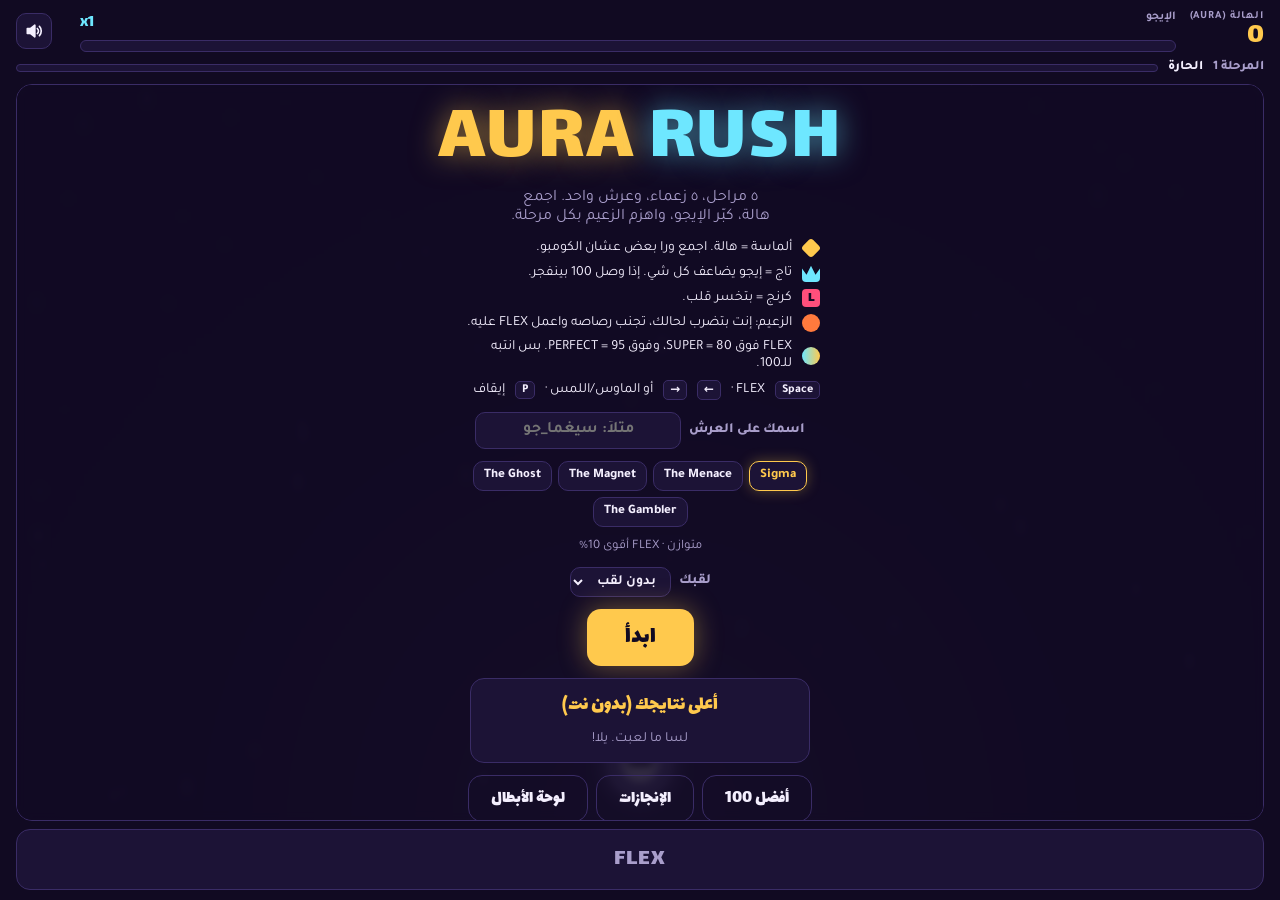
==== index.html @ c24869cf "Add files via upload" ====
<!doctype html>
<html lang="ar" dir="rtl">
<head>
<meta charset="utf-8">
<meta name="viewport" content="width=device-width,initial-scale=1,viewport-fit=cover">
<title>Aura Rush</title>
<meta name="description" content="لعبة سرعة: اجمع الهالة، اهزم الزعماء، واطلع على عرش الـAURA.">
<meta property="og:title" content="Aura Rush">
<meta property="og:description" content="مين ملك الـAURA؟ العب وتحدى صحابك.">
<link rel="preconnect" href="https://fonts.googleapis.com">
<link rel="stylesheet" href="https://fonts.googleapis.com/css2?family=Lalezar&family=Tajawal:wght@400;700;800&display=swap">
<style>
/* Layout: one-screen arcade — HUD strip + level bar on top, play field fills the rest, FLEX button under it */
:root{
  --ink:#110a22; --ink2:#1c1336; --line:#3a2c66;
  --gold:#ffc94d; --cyan:#6ee7ff; --cringe:#ff4f7b; --boss:#ff7a3d;
  --text:#f4effe; --muted:#a99ecb;
  --display:'Lalezar', 'Tajawal', system-ui, sans-serif;
  --body:'Tajawal', system-ui, sans-serif;
  color-scheme:dark;
}
html,body{height:100%}
*{-webkit-tap-highlight-color:transparent}
:root{padding-top:env(safe-area-inset-top,0px);padding-bottom:env(safe-area-inset-bottom,0px);box-sizing:border-box}
body{margin:0;font-size:14px}
[hidden]{display:none!important}
body{background:var(--ink);color:var(--text);font-family:var(--body);overflow:hidden;-webkit-user-select:none;user-select:none}
#app{height:100%;display:flex;flex-direction:column;gap:8px;padding-block:10px;
  padding-left:max(16px, env(safe-area-inset-left, 0px));padding-right:max(16px, env(safe-area-inset-right, 0px));box-sizing:border-box}
.hud{display:grid;grid-template-columns:auto 1fr auto auto;gap:14px;align-items:center}
.score{font-family:var(--display);font-size:30px;line-height:1;color:var(--gold);font-variant-numeric:tabular-nums;min-width:4ch}
.score small{display:block;font-family:var(--body);font-size:11px;color:var(--muted);letter-spacing:.08em;font-weight:700}
.ego{min-width:0}
.ego-top{display:flex;justify-content:space-between;font-size:12px;font-weight:700;color:var(--muted);margin-bottom:5px}
.ego-top b{color:var(--cyan);font-family:var(--display);font-size:16px;font-weight:400}
.bar{height:10px;border-radius:99px;background:var(--ink2);border:1px solid var(--line);overflow:hidden}
.fill{height:100%;width:0;background:linear-gradient(90deg,var(--cyan),var(--gold) 70%,var(--cringe));background-size:300px 100%;border-radius:99px}
.lives{display:flex;gap:5px;flex-wrap:wrap;max-width:76px}
.lives i{width:12px;height:12px;border-radius:50%;background:var(--gold);box-shadow:0 0 10px var(--gold)}
.lives i.off{background:var(--ink2);box-shadow:none;border:1px solid var(--line)}
.icon-btn{width:36px;height:36px;border-radius:10px;border:1px solid var(--line);background:var(--ink2);color:var(--text);display:grid;place-items:center;cursor:pointer;padding:0}
.icon-btn svg{width:20px;height:20px}
.icon-btn .x{display:none}
.icon-btn.muted .x{display:inline}.icon-btn.muted .w{display:none}
.lvl{display:flex;align-items:center;gap:10px;font-size:13px;font-weight:800;color:var(--muted)}
.lvl span{white-space:nowrap}
.lvl #lvlName{color:var(--text)}
.lvl .bar{flex:1;height:6px}
#lvlFill{height:100%;width:0;background:var(--gold);border-radius:99px}
.lvl.boss #lvlFill{background:var(--boss)}
.lvl.boss #lvlName{color:var(--boss)}
#stage{flex:1;min-height:0;position:relative;border-radius:16px;overflow:hidden;border:1px solid var(--line);touch-action:none;background:var(--ink2)}
canvas{position:absolute;inset:0;width:100%;height:100%;display:block}
#flex{font-family:var(--display);font-size:24px;padding:11px;border-radius:14px;border:1px solid var(--line);
  background:var(--ink2);color:var(--muted);cursor:pointer;letter-spacing:.04em;transition:background .15s,color .15s,box-shadow .15s}
#flex.ready{color:var(--ink);background:var(--cyan);border-color:var(--cyan);box-shadow:0 0 24px rgba(110,231,255,.45)}
#flex:focus-visible,.btn:focus-visible,.icon-btn:focus-visible,input:focus-visible{outline:2px solid var(--gold);outline-offset:3px}
.overlay{position:absolute;inset:0;display:flex;flex-direction:column;align-items:center;justify-content:safe center;gap:12px;text-align:center;
  background:rgba(17,10,34,.86);backdrop-filter:blur(4px);padding:20px 16px;box-sizing:border-box;overflow-y:auto}
.logo{font-family:var(--display);font-size:clamp(44px,11vw,80px);line-height:.9;color:var(--gold);text-shadow:0 0 30px rgba(255,201,77,.55);letter-spacing:.02em}
.logo span{color:var(--cyan);text-shadow:0 0 30px rgba(110,231,255,.55)}
.tag{font-size:16px;color:var(--muted);max-width:34ch;text-wrap:balance;margin:0}
.rules{display:grid;gap:7px;font-size:14px;text-align:start;max-width:360px}
.rules div{display:flex;gap:10px;align-items:center}
.sw{flex:none;width:18px;height:18px;border-radius:4px}
.sw.g{background:var(--gold);transform:rotate(45deg) scale(.8)}
.sw.c{background:var(--cyan);clip-path:polygon(0 100%,0 25%,25% 60%,50% 10%,75% 60%,100% 25%,100% 100%)}
.sw.r{background:var(--cringe);color:var(--ink);font:400 14px/18px var(--display);text-align:center}
.sw.b{background:var(--boss);border-radius:50%}
kbd{font-family:var(--body);font-weight:800;font-size:12px;border:1px solid var(--line);border-radius:5px;padding:1px 6px;background:var(--ink2)}
.nick-row{display:flex;gap:8px;align-items:center;flex-wrap:wrap;justify-content:center}
.nick-row label{font-weight:800;color:var(--muted);font-size:14px}
#nick{font:700 16px var(--body);background:var(--ink2);color:var(--text);border:1px solid var(--line);border-radius:10px;padding:8px 12px;width:180px;max-width:100%;text-align:center}
.btn{font-family:var(--display);font-size:24px;padding:10px 38px;border-radius:14px;border:0;background:var(--gold);color:var(--ink);cursor:pointer;box-shadow:0 0 28px rgba(255,201,77,.4)}
.btn.ghost{background:transparent;color:var(--text);border:1px solid var(--line);box-shadow:none;font-size:18px;padding:8px 22px}
.rank{font-family:var(--display);font-size:clamp(36px,10vw,60px);line-height:1;color:var(--cyan);text-shadow:0 0 26px rgba(110,231,255,.5)}
.stats{display:flex;gap:18px;flex-wrap:wrap;justify-content:center}
.stats div{display:flex;flex-direction:column;align-items:center;font-size:13px;color:var(--muted);font-weight:700}
.stats b{color:var(--gold);font-family:var(--display);font-size:26px;font-weight:400;line-height:1.1;font-variant-numeric:tabular-nums}
.status{font-size:14px;color:var(--cyan);min-height:1.2em;margin:0}
.board{width:min(340px,100%);border:1px solid var(--line);border-radius:14px;background:var(--ink2);padding:10px 12px;box-sizing:border-box}
.board h3{margin:0 0 6px;font-family:var(--display);font-weight:400;font-size:20px;color:var(--gold)}
.board ol{list-style:none;margin:0;padding:0;display:grid;gap:3px}
.board li{display:grid;grid-template-columns:22px 1fr auto auto;gap:8px;align-items:center;font-size:14px;padding:3px 4px;border-radius:6px}
.board li.me{background:rgba(110,231,255,.12)}
.board li .n{min-width:0;overflow:hidden;text-overflow:ellipsis;white-space:nowrap;text-align:start;font-weight:700}
.board li .p{color:var(--muted);font-weight:800}
.board li .lv{color:var(--muted);font-size:12px}
.board li .s{font-family:var(--display);color:var(--gold);font-size:17px;font-variant-numeric:tabular-nums}
.board li:first-child .p{color:var(--gold)}
.board .empty{color:var(--muted);font-size:14px;padding:4px 0}
@media (max-width:420px){.score{font-size:24px}.hud{gap:10px}.rules{font-size:13px}}
@media (prefers-reduced-motion: reduce){#flex{transition:none}}
/* ---- device-adaptive controls (update: PC + mobile) ---- */
#stage{-webkit-touch-callout:none}
.overlay{touch-action:pan-y;overscroll-behavior:contain}
.icon-btn,#flex,.btn{touch-action:manipulation;-webkit-touch-callout:none}
#pauseBtn{display:none}
#pauseBtn:disabled{opacity:.4;cursor:default}
.touch #pauseBtn{display:grid}
.touch .hud{grid-template-columns:auto 1fr auto auto auto}
#flex{position:relative;overflow:hidden;transition:background .15s,color .15s,box-shadow .15s,transform .08s}
#flex .charge{position:absolute;inset:0 auto 0 0;width:0;background:rgba(110,231,255,.16);pointer-events:none}
#flex .lbl{position:relative}
#flex.pressed{transform:scale(.96)}
#flex.low{color:var(--muted)}
.touch #flex{min-height:62px;font-size:28px;border-radius:18px}
@media (pointer:coarse){.icon-btn{width:42px;height:42px;border-radius:12px}}
@media (max-width:400px) and (orientation:portrait){.touch .hud{grid-template-columns:1fr auto auto auto;row-gap:6px}.touch .hud .ego{grid-column:1 / -1;grid-row:2}}
@media (max-width:360px){.score{font-size:21px}.hud{gap:8px}.lives{max-width:62px;gap:4px}.lives i{width:10px;height:10px}.lvl{font-size:12px;gap:6px}}
@media (orientation:landscape) and (max-height:520px){
  #app{display:grid;grid-template-columns:minmax(0,1fr) clamp(170px,26vw,240px);grid-template-rows:auto auto minmax(0,1fr) auto;gap:8px 12px;padding-block:8px}
  .hud,.touch .hud{grid-column:2;grid-row:1;display:flex;flex-wrap:wrap;align-items:center;gap:8px}
  .hud .score{flex:1 1 auto;font-size:24px}
  .hud .ego{order:5;flex:1 1 100%}
  .lvl{grid-column:2;grid-row:2;flex-wrap:wrap;gap:4px 8px;font-size:12px;align-self:start}
  .lvl .bar{flex:1 1 100%}
  #stage{grid-column:1;grid-row:1 / -1}
  #flex,.touch #flex{grid-column:2;grid-row:4;min-height:72px}
}
.fill.danger{animation:egoPulse .25s ease-in-out infinite alternate}
@keyframes egoPulse{from{filter:brightness(1)}to{filter:brightness(1.8) saturate(1.6)}}
#flex.super{background:var(--gold);border-color:var(--gold);box-shadow:0 0 28px rgba(255,201,77,.6)}
#flex.perfect{background:linear-gradient(90deg,var(--gold),#fff3c4,var(--gold));border-color:#fff3c4;box-shadow:0 0 36px rgba(255,230,150,.85)}
.sw.f{background:linear-gradient(90deg,var(--cyan),var(--gold));border-radius:50%}
.death{margin:0;font-size:17px;font-weight:800;color:var(--text);max-width:30ch;text-wrap:balance}
.challenge{margin:0;font-size:15px;font-weight:800;color:var(--ink);background:var(--gold);border-radius:12px;padding:8px 14px;max-width:34ch;text-wrap:balance}
@media (prefers-reduced-motion: reduce){.fill.danger{animation:none}}
.chars{display:flex;flex-wrap:wrap;gap:6px;justify-content:center;max-width:380px}
.char{font:800 13px var(--body);padding:6px 10px;border-radius:10px;border:1px solid var(--line);background:var(--ink2);color:var(--text);cursor:pointer;touch-action:manipulation}
.char[aria-pressed="true"]{border-color:var(--gold);color:var(--gold);box-shadow:0 0 14px rgba(255,201,77,.3)}
.char:focus-visible,#titleSel:focus-visible{outline:2px solid var(--gold);outline-offset:2px}
.char-desc{margin:0;font-size:13px;color:var(--muted);min-height:1.2em;max-width:34ch}
#titleSel{font:700 14px var(--body);background:var(--ink2);color:var(--text);border:1px solid var(--line);border-radius:10px;padding:6px 10px;max-width:200px}
.ach-list{list-style:none;margin:0;padding:0;display:grid;gap:6px;width:min(380px,100%)}
.ach-list li{display:grid;grid-template-columns:1fr auto;gap:2px 10px;text-align:start;background:var(--ink2);border:1px solid var(--line);border-radius:10px;padding:8px 10px}
.ach-list li b{font-family:var(--display);font-weight:400;font-size:17px;color:var(--muted)}
.ach-list li i{font-style:normal;font-size:12px;color:var(--muted);align-self:center}
.ach-list li span{grid-column:1/-1;font-size:12px;color:var(--muted)}
.ach-list li.got{border-color:var(--gold)} .ach-list li.got b{color:var(--gold)} .ach-list li.got i{color:var(--text)}
#flex.banned{filter:grayscale(1);opacity:.55}
.links{display:flex;gap:8px;flex-wrap:wrap;justify-content:center}
a.btn{text-decoration:none;display:inline-block}
</style>
</head>
<body>

<div id="app" dir="rtl">
  <div class="hud">
    <div class="score"><small>الهالة (AURA)</small><span id="sc">0</span></div>
    <div class="ego">
      <div class="ego-top"><span>الإيجو</span><b id="mult">x1</b></div>
      <div class="bar"><div class="fill" id="egofill"></div></div>
    </div>
    <div class="lives" id="lives"></div>
    <button class="icon-btn" id="pauseBtn" aria-label="إيقاف مؤقت" disabled><svg viewBox="0 0 24 24" fill="currentColor"><rect x="6" y="5" width="4" height="14" rx="1"/><rect x="14" y="5" width="4" height="14" rx="1"/></svg></button>
    <button class="icon-btn" id="muteBtn" aria-label="الصوت">
      <svg viewBox="0 0 24 24" fill="none" stroke="currentColor" stroke-width="2" stroke-linecap="round" stroke-linejoin="round"><path d="M4 9h4l5-4v14l-5-4H4z" fill="currentColor"/><path class="w" d="M16 9a4 4 0 0 1 0 6M18.5 6.5a8 8 0 0 1 0 11"/><path class="x" d="M16 9l5 6M21 9l-5 6"/></svg>
    </button>
  </div>
  <div class="lvl" id="lvlRow"><span id="lvlNum">المرحلة 1</span><span id="lvlName">الحارة</span><div class="bar"><div id="lvlFill"></div></div></div>

  <div id="stage">
    <canvas id="cv"></canvas>

    <div class="overlay" id="achScreen" hidden>
      <div class="rank">الإنجازات</div>
      <ul class="ach-list" id="achList"></ul>
      <button class="btn ghost" id="achBack">رجوع</button>
    </div>

    <div class="overlay" id="boardScreen" hidden>
      <div class="board" id="boardFull"></div>
      <button class="btn ghost" id="boardBack">رجوع</button>
    </div>

    <div class="overlay" id="startScreen">
      <div class="logo" dir="ltr">AURA <span>RUSH</span></div>
      <p class="tag">٥ مراحل، ٥ زعماء، وعرش واحد. اجمع هالة، كبّر الإيجو، واهزم الزعيم بكل مرحلة.</p>
      <p class="challenge" id="challengeBox" hidden></p>
      <div class="rules">
        <div><span class="sw g"></span>ألماسة = هالة. اجمع ورا بعض عشان الكومبو.</div>
        <div><span class="sw c"></span>تاج = إيجو يضاعف كل شي. إذا وصل 100 بينفجر.</div>
        <div><span class="sw r">L</span>كرنج = بتخسر قلب.</div>
        <div><span class="sw b"></span>الزعيم: إنت بتضرب لحالك، تجنب رصاصه واعمل FLEX عليه.</div>
        <div><span class="sw f"></span>FLEX فوق 80 = SUPER، وفوق 95 = PERFECT. بس انتبه للـ100.</div>
        <div><kbd>Space</kbd> FLEX · <kbd>←</kbd><kbd>→</kbd> أو الماوس/اللمس · <kbd>P</kbd> إيقاف</div>
      </div>
      <div class="nick-row"><label for="nick">اسمك على العرش</label><input id="nick" maxlength="16" placeholder="مثلاً: سيغما_جو" autocomplete="off"></div>
      <div class="chars" id="chars" role="group" aria-label="الشخصية"></div>
      <p class="char-desc" id="charDesc"></p>
      <div class="nick-row"><label for="titleSel">لقبك</label><select id="titleSel"></select></div>
      <button class="btn" id="startBtn">ابدأ</button>
      <div class="board" id="boardStart"></div>
      <div class="links"><button class="btn ghost" data-board>أفضل 100</button><button class="btn ghost" id="achBtn">الإنجازات</button><a class="btn ghost" href="/leaderboard">لوحة الأبطال</a></div>
    </div>

    <div class="overlay" id="pauseScreen" hidden>
      <div class="rank">متوقف</div>
      <button class="btn" id="resumeBtn">كمّل</button>
      <button class="btn ghost" id="quitBtn">ارجع للبداية</button>
    </div>

    <div class="overlay" id="overScreen" hidden>
      <div class="tag">رتبتك</div>
      <div class="rank" id="rank">NPC</div>
      <p class="death" id="deathMsg"></p>
      <p class="challenge" id="challengeResult" hidden></p>
      <div class="stats">
        <div><b id="finalScore">0</b>هالة</div>
        <div><b id="finalLvl">1</b>المرحلة</div>
        <div><b id="finalBoss">0</b>زعماء</div>
        <div><b id="finalCombo">0</b>أعلى كومبو</div>
      </div>
      <p class="status" id="status"></p>
      <button class="btn" id="againBtn">مرة كمان</button>
      <div class="links"><button class="btn ghost" id="shareBtn">تحدّى صحابك</button><a class="btn ghost" href="/leaderboard">لوحة الأبطال</a></div>
      <div class="board" id="boardOver"></div>
      <button class="btn ghost" data-board>أفضل 100</button>
    </div>
  </div>

  <button id="flex" dir="ltr"><span class="charge" id="flexCharge"></span><span class="lbl" id="flexLabel">FLEX</span></button>
</div>

<script src="game.js" defer></script>
</body>
</html>
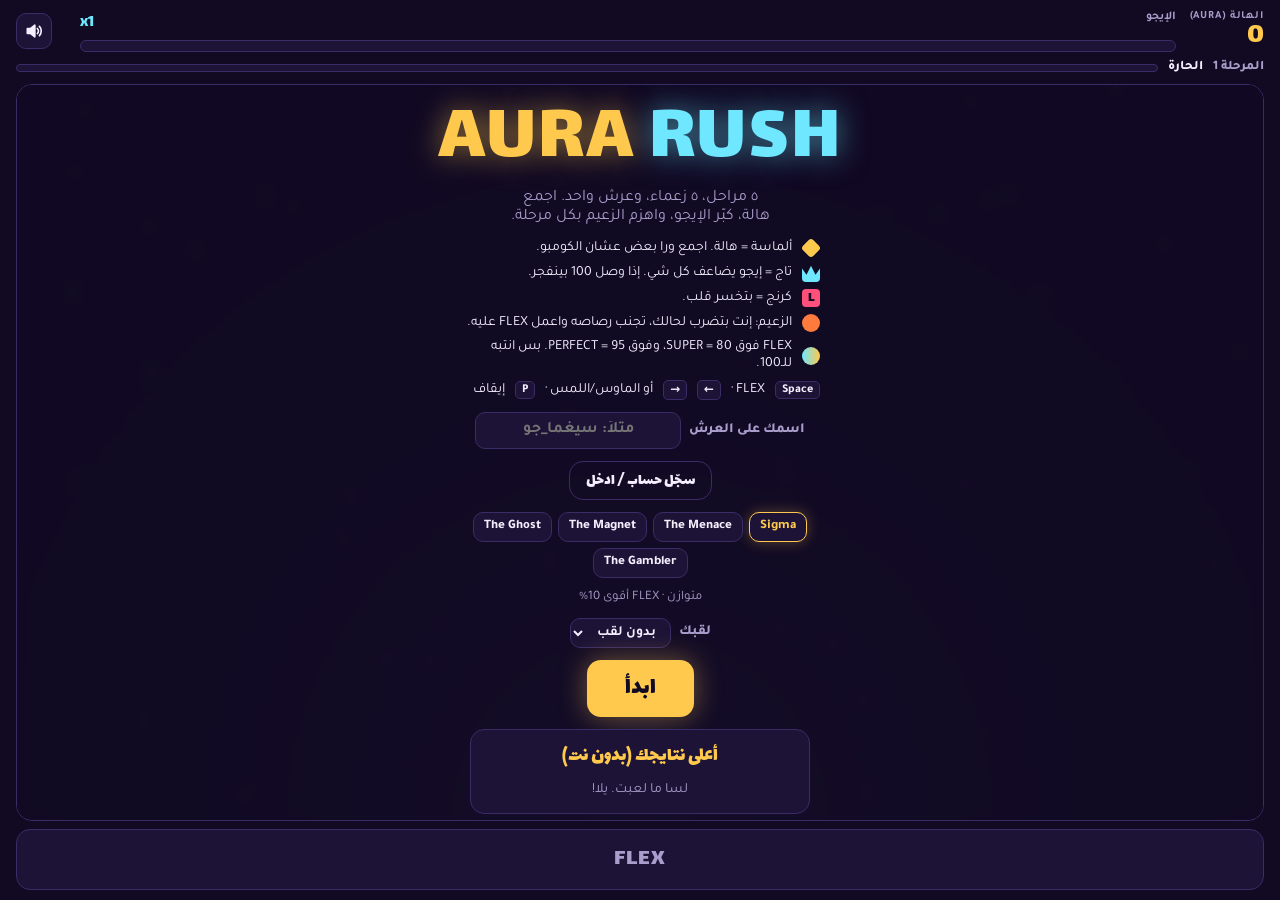
==== commit b43089a5: "Accounts: login/signup/recovery screens, v3 scores, server achievements, profile page - Account scre" ====
--- a/index.html
+++ b/index.html
@@ -141,6 +141,31 @@
 #flex.banned{filter:grayscale(1);opacity:.55}
 .links{display:flex;gap:8px;flex-wrap:wrap;justify-content:center}
 a.btn{text-decoration:none;display:inline-block}
+/* ---- accounts ---- */
+input{-webkit-user-select:text;user-select:text}
+.vf{display:inline-grid;place-items:center;width:15px;height:15px;border-radius:50%;background:var(--cyan);color:var(--ink);font:800 10px/1 var(--body);margin-inline-end:5px;vertical-align:1px}
+.who{margin:0;font-size:15px;font-weight:800;color:var(--muted)}
+.who b{color:var(--text)}
+.btn.small{font-size:16px;padding:6px 16px}
+.tabs2{display:flex;background:var(--ink2);border:1px solid var(--line);border-radius:12px;padding:4px;gap:4px}
+.tabs2 button{font:800 15px var(--body);color:var(--muted);background:none;border:0;border-radius:9px;padding:8px 18px;cursor:pointer;touch-action:manipulation}
+.tabs2 button[aria-pressed="true"]{background:var(--line);color:var(--gold)}
+.acct-form{display:grid;gap:10px;width:min(320px,100%);text-align:start}
+.acct-form label{display:grid;gap:4px;font-weight:800;color:var(--muted);font-size:14px}
+.acct-form input{font:700 16px var(--body);background:var(--ink2);color:var(--text);border:1px solid var(--line);border-radius:10px;padding:10px 12px;width:100%;box-sizing:border-box}
+.acct-form input:focus{border-color:var(--gold)}
+.acct-form .btn{justify-self:center;margin-top:4px}
+.acct-hint{margin:0;font-size:12px;color:var(--muted);line-height:1.5}
+.acct-err{margin:0;font-size:14px;font-weight:800;color:var(--cringe);min-height:1.2em}
+.acct-hint:empty{display:none}
+.link-btn{background:none;border:0;color:var(--cyan);font:700 14px var(--body);text-decoration:underline;cursor:pointer;padding:4px}
+.recov{display:grid;gap:10px;justify-items:center;max-width:340px}
+.recov p{margin:0;font-size:15px;line-height:1.6}
+.recov .warn{background:rgba(255,79,123,.12);border:1px solid var(--cringe);border-radius:12px;padding:10px 12px;font-size:14px;font-weight:700}
+.code{font:400 34px/1 var(--display);letter-spacing:.12em;color:var(--gold);background:var(--ink2);border:2px dashed var(--gold);border-radius:14px;padding:14px 18px;-webkit-user-select:all;user-select:all}
+.acct-me{display:grid;gap:10px;justify-items:center}
+.acct-me p{margin:0;font-size:17px}
+.save-hint{margin:0;font-size:13px;color:var(--muted);max-width:32ch}
 </style>
 </head>
 <body>
@@ -167,6 +192,36 @@
       <div class="rank">الإنجازات</div>
       <ul class="ach-list" id="achList"></ul>
       <button class="btn ghost" id="achBack">رجوع</button>
+    </div>
+
+    <div class="overlay" id="acctScreen" hidden>
+      <div class="rank" id="acctTitle">دخول</div>
+      <div class="tabs2" id="acctTabs" role="group" aria-label="نوع الدخول">
+        <button type="button" data-mode="login" aria-pressed="true">دخول</button>
+        <button type="button" data-mode="signup" aria-pressed="false">حساب جديد</button>
+      </div>
+      <form class="acct-form" id="acctForm" novalidate>
+        <label>اسم المستخدم<input id="aUser" name="username" autocomplete="username" maxlength="16" dir="auto" spellcheck="false" autocapitalize="off" autocorrect="off"></label>
+        <label id="aRecRow" hidden>كود الاسترجاع<input id="aRec" maxlength="10" dir="ltr" autocomplete="off" autocapitalize="characters" spellcheck="false" autocorrect="off"></label>
+        <label><span id="aPassLbl">كلمة السر</span><input id="aPass" name="password" type="password" autocomplete="current-password" maxlength="72" dir="ltr"></label>
+        <p class="acct-hint" id="aHint"></p>
+        <p class="acct-err" id="aErr" role="alert"></p>
+        <button class="btn" id="aSubmit" type="submit">ادخل</button>
+      </form>
+      <button class="link-btn" id="aForgot" type="button">نسيت كلمة السر؟</button>
+      <div class="recov" id="aRecov" hidden>
+        <p id="aRecLead"></p>
+        <div class="code" id="aCode" dir="ltr"></div>
+        <p class="warn">احفظه هلأ: صوّره أو انسخه. إذا نسيت كلمة السر، هاد الكود هو الطريقة الوحيدة ترجع حسابك، وما رح يطلعلك مرة ثانية.</p>
+        <button class="btn ghost small" id="aCopy" type="button">انسخ الكود</button>
+        <button class="btn" id="aSaved" type="button">حفظته، يلا نلعب</button>
+      </div>
+      <div class="acct-me" id="aMe" hidden>
+        <p>داخل باسم <span class="vf" aria-hidden="true">✓</span><b id="aMeName"></b></p>
+        <a class="btn ghost small" id="aProfile" href="/profile">صفحتي</a>
+        <button class="btn ghost small" id="aLogout" type="button">اطلع من الحساب</button>
+      </div>
+      <button class="btn ghost" id="acctBack" type="button">رجوع</button>
     </div>
 
     <div class="overlay" id="boardScreen" hidden>
@@ -186,7 +241,9 @@
         <div><span class="sw f"></span>FLEX فوق 80 = SUPER، وفوق 95 = PERFECT. بس انتبه للـ100.</div>
         <div><kbd>Space</kbd> FLEX · <kbd>←</kbd><kbd>→</kbd> أو الماوس/اللمس · <kbd>P</kbd> إيقاف</div>
       </div>
-      <div class="nick-row"><label for="nick">اسمك على العرش</label><input id="nick" maxlength="16" placeholder="مثلاً: سيغما_جو" autocomplete="off"></div>
+      <div class="nick-row" id="nickRow"><label for="nick">اسمك على العرش</label><input id="nick" maxlength="16" placeholder="مثلاً: سيغما_جو" autocomplete="off"></div>
+      <p class="who" id="whoRow" hidden>بتلعب باسم <span class="vf" aria-hidden="true">✓</span><b id="whoName"></b></p>
+      <button class="btn ghost small" id="acctBtn" type="button">سجّل حساب / ادخل</button>
       <div class="chars" id="chars" role="group" aria-label="الشخصية"></div>
       <p class="char-desc" id="charDesc"></p>
       <div class="nick-row"><label for="titleSel">لقبك</label><select id="titleSel"></select></div>
@@ -214,6 +271,8 @@
       </div>
       <p class="status" id="status"></p>
       <button class="btn" id="againBtn">مرة كمان</button>
+      <p class="save-hint" id="saveHint">سجّل حساب عشان نتايجك وألقابك تنحفظ وتاخد علامة ✓ على العرش.</p>
+      <button class="btn ghost small" id="saveBtn" type="button">احفظ تقدّمك بحساب</button>
       <div class="links"><button class="btn ghost" id="shareBtn">تحدّى صحابك</button><a class="btn ghost" href="/leaderboard">لوحة الأبطال</a></div>
       <div class="board" id="boardOver"></div>
       <button class="btn ghost" data-board>أفضل 100</button>
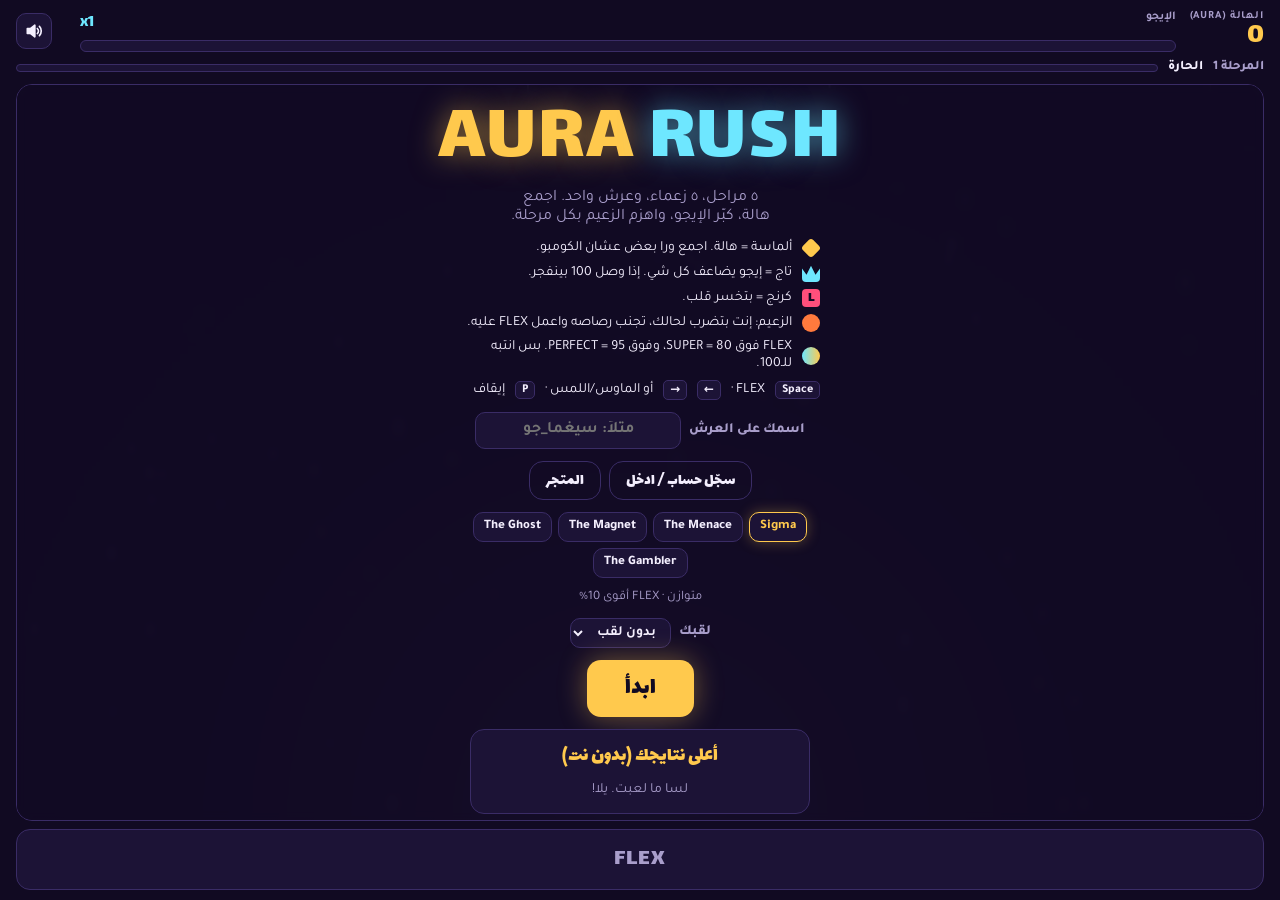
==== commit 5c651e54: "Shop: AURA coins, cosmetic shop, outfits/trails/FLEX effects, name effects, profile frames/banners -" ====
--- a/index.html
+++ b/index.html
@@ -9,6 +9,7 @@
 <meta property="og:description" content="مين ملك الـAURA؟ العب وتحدى صحابك.">
 <link rel="preconnect" href="https://fonts.googleapis.com">
 <link rel="stylesheet" href="https://fonts.googleapis.com/css2?family=Lalezar&family=Tajawal:wght@400;700;800&display=swap">
+<link rel="stylesheet" href="cosmetics.css">
 <style>
 /* Layout: one-screen arcade — HUD strip + level bar on top, play field fills the rest, FLEX button under it */
 :root{
@@ -166,6 +167,37 @@
 .acct-me{display:grid;gap:10px;justify-items:center}
 .acct-me p{margin:0;font-size:17px}
 .save-hint{margin:0;font-size:13px;color:var(--muted);max-width:32ch}
+/* ---- coins + shop ---- */
+.coin{display:inline-block;width:.95em;height:.95em;border-radius:50%;background:radial-gradient(circle at 35% 35%,#fff3c4,#ffc94d 45%,#e0a21f);box-shadow:inset 0 0 0 2px rgba(224,162,31,.9);vertical-align:-.12em}
+.coins-in{margin-inline-start:6px;color:var(--gold)}
+.coins-in b{font-family:var(--display);font-weight:400;margin-inline-start:4px}
+.coins-big{display:flex;align-items:center;gap:6px;font-family:var(--display);font-size:26px;color:var(--gold);background:var(--ink2);border:1px solid var(--gold);border-radius:12px;padding:4px 12px}
+.shop-head{display:flex;align-items:center;gap:14px;flex-wrap:wrap;justify-content:center}
+.shop-note{margin:0;font-size:14px;color:var(--muted);max-width:36ch;min-height:1.2em}
+.reward-note{margin:0;font-size:14px;font-weight:800;color:var(--ink);background:var(--cyan);border-radius:10px;padding:6px 12px;max-width:34ch}
+.btn.daily{animation:dailyPulse 1.6s ease-in-out infinite alternate}
+@keyframes dailyPulse{to{box-shadow:0 0 34px rgba(255,201,77,.75)}}
+.shop-grid{display:grid;grid-template-columns:repeat(auto-fill,minmax(140px,1fr));gap:8px;width:min(620px,100%)}
+.item{display:grid;gap:4px;justify-items:center;background:var(--ink2);border:1px solid var(--line);border-radius:14px;padding:8px 8px 10px;text-align:center;min-width:0}
+.item.on{box-shadow:0 0 0 2px var(--cyan),0 0 18px rgba(110,231,255,.3)}
+.item.r-rare{border-color:rgba(110,231,255,.45)} .item.r-legendary{border-color:rgba(255,201,77,.6)} .item.r-mythic{border-color:rgba(255,95,210,.7);background:linear-gradient(180deg,rgba(255,95,210,.1),var(--ink2) 60%)}
+.item .pv{width:100%;height:96px;border-radius:10px;background:rgba(0,0,0,.18);display:block}
+.item .pv-name{display:grid;place-items:center;font:800 19px var(--body);overflow:hidden;white-space:nowrap}
+.item .pv-sw{border:1px solid var(--line);box-sizing:border-box}
+.item .pv-frame{background:var(--ink)}
+.item .iname{font-family:var(--display);font-weight:400;font-size:17px;line-height:1.1}
+.item .rar{font-size:11px;font-weight:800;color:var(--muted)}
+.item.r-rare .rar{color:var(--cyan)} .item.r-legendary .rar{color:var(--gold)} .item.r-mythic .rar{color:#ff5fd2}
+.ibtn{font:800 14px var(--body);border-radius:10px;padding:7px 10px;border:1px solid var(--line);background:var(--ink);color:var(--text);cursor:pointer;width:100%;touch-action:manipulation}
+.ibtn.price{color:var(--gold);border-color:rgba(255,201,77,.5)}
+.ibtn.price.poor{opacity:.55}
+.ibtn.confirm{background:var(--gold);color:var(--ink);border-color:var(--gold)}
+.ibtn.wear{background:var(--cyan);color:var(--ink);border-color:var(--cyan)}
+.ibtn.off{color:var(--muted)}
+.ibtn.locked{font-size:12px;color:var(--muted);cursor:default}
+.ibtn:disabled{cursor:default}
+.board li .n .vf{margin-inline-end:4px}
+@media (prefers-reduced-motion: reduce){.btn.daily{animation:none}}
 </style>
 </head>
 <body>
@@ -192,6 +224,15 @@
       <div class="rank">الإنجازات</div>
       <ul class="ach-list" id="achList"></ul>
       <button class="btn ghost" id="achBack">رجوع</button>
+    </div>
+
+    <div class="overlay" id="shopScreen" hidden>
+      <div class="shop-head"><div class="rank">المتجر</div><div class="coins-big"><i class="coin"></i><b id="shopCoins">0</b></div></div>
+      <p class="shop-note" id="shopNote" role="status"></p>
+      <button class="btn small" id="shopLogin" type="button" hidden>سجّل حساب / ادخل</button>
+      <div class="tabs2" id="shopTabs" role="group" aria-label="أقسام المتجر"></div>
+      <div class="shop-grid" id="shopGrid"></div>
+      <button class="btn ghost" id="shopBack" type="button">رجوع</button>
     </div>
 
     <div class="overlay" id="acctScreen" hidden>
@@ -243,7 +284,12 @@
       </div>
       <div class="nick-row" id="nickRow"><label for="nick">اسمك على العرش</label><input id="nick" maxlength="16" placeholder="مثلاً: سيغما_جو" autocomplete="off"></div>
       <p class="who" id="whoRow" hidden>بتلعب باسم <span class="vf" aria-hidden="true">✓</span><b id="whoName"></b></p>
-      <button class="btn ghost small" id="acctBtn" type="button">سجّل حساب / ادخل</button>
+      <p class="reward-note" id="rewardNote" role="status" hidden></p>
+      <div class="links">
+        <button class="btn ghost small" id="acctBtn" type="button">سجّل حساب / ادخل</button>
+        <button class="btn ghost small" id="shopBtn" type="button">المتجر <span class="coins-in" hidden><i class="coin"></i><b id="coinsTop">0</b></span></button>
+      </div>
+      <button class="btn small daily" id="dailyBtn" type="button" hidden>🎁 استلم مكافأة اليوم</button>
       <div class="chars" id="chars" role="group" aria-label="الشخصية"></div>
       <p class="char-desc" id="charDesc"></p>
       <div class="nick-row"><label for="titleSel">لقبك</label><select id="titleSel"></select></div>
@@ -282,6 +328,7 @@
   <button id="flex" dir="ltr"><span class="charge" id="flexCharge"></span><span class="lbl" id="flexLabel">FLEX</span></button>
 </div>
 
+<script src="cosmetics.js" defer></script>
 <script src="game.js" defer></script>
 </body>
 </html>
--- a/cosmetics.css
+++ b/cosmetics.css
@@ -0,0 +1,26 @@
+/* Aura Rush cosmetics: name effects (leaderboards), profile frames and banners. Shared by all pages. */
+.nm-gold{color:#ffc94d}
+.nm-grad{background:linear-gradient(90deg,#6ee7ff,#ff5fd2);-webkit-background-clip:text;background-clip:text;color:transparent}
+.nm-glow{color:#fff;text-shadow:0 0 6px #6ee7ff,0 0 14px #6ee7ff}
+.nm-rainbow{background:linear-gradient(90deg,#ff4f7b,#ffc94d,#3dff9a,#6ee7ff,#b06cff,#ff4f7b);background-size:200% 100%;
+  -webkit-background-clip:text;background-clip:text;color:transparent;animation:nmRainbow 3s linear infinite}
+.nm-king{color:#ffc94d;text-shadow:0 0 8px rgba(255,201,77,.85),0 0 2px #fff3c4}
+@keyframes nmRainbow{to{background-position:200% 0}}
+
+.fr-gold{border:3px solid #ffc94d!important;box-shadow:0 0 26px rgba(255,201,77,.35)}
+.fr-neon{border:3px solid #6ee7ff!important;box-shadow:0 0 18px rgba(110,231,255,.7),inset 0 0 18px rgba(255,95,210,.35)}
+.fr-slayer{border:3px solid #ff3b3b!important;box-shadow:0 0 28px rgba(255,59,59,.5),inset 0 0 0 3px rgba(255,201,77,.6)}
+
+.bn-city{background:
+  repeating-linear-gradient(90deg,transparent 0 22px,rgba(255,201,77,.18) 22px 26px,transparent 26px 40px) bottom/100% 38% no-repeat,
+  linear-gradient(0deg,#0d0a24 0 22%,transparent 22%),
+  linear-gradient(180deg,#0a0f2c,#2a1650 70%,#3b1d5e)!important}
+.bn-sunset{background:radial-gradient(circle at 70% 85%,#ffd27a 0 12%,transparent 13%),linear-gradient(180deg,#5b2a86,#ff4f7b 62%,#ff9a3d)!important}
+.bn-galaxy{background:
+  radial-gradient(1.5px 1.5px at 12% 30%,#fff,transparent),radial-gradient(1.5px 1.5px at 40% 70%,#fff,transparent),
+  radial-gradient(2px 2px at 75% 25%,#fff,transparent),radial-gradient(1.5px 1.5px at 88% 65%,#fff,transparent),
+  radial-gradient(ellipse at 30% 40%,rgba(176,108,255,.55),transparent 55%),radial-gradient(ellipse at 75% 60%,rgba(110,231,255,.35),transparent 55%),
+  #0a0620!important}
+.bn-hunter{background:repeating-linear-gradient(90deg,rgba(61,255,154,.09) 0 2px,transparent 2px 14px),linear-gradient(180deg,#04160b,#0b0b1a)!important}
+
+@media (prefers-reduced-motion: reduce){.nm-rainbow{animation:none}}
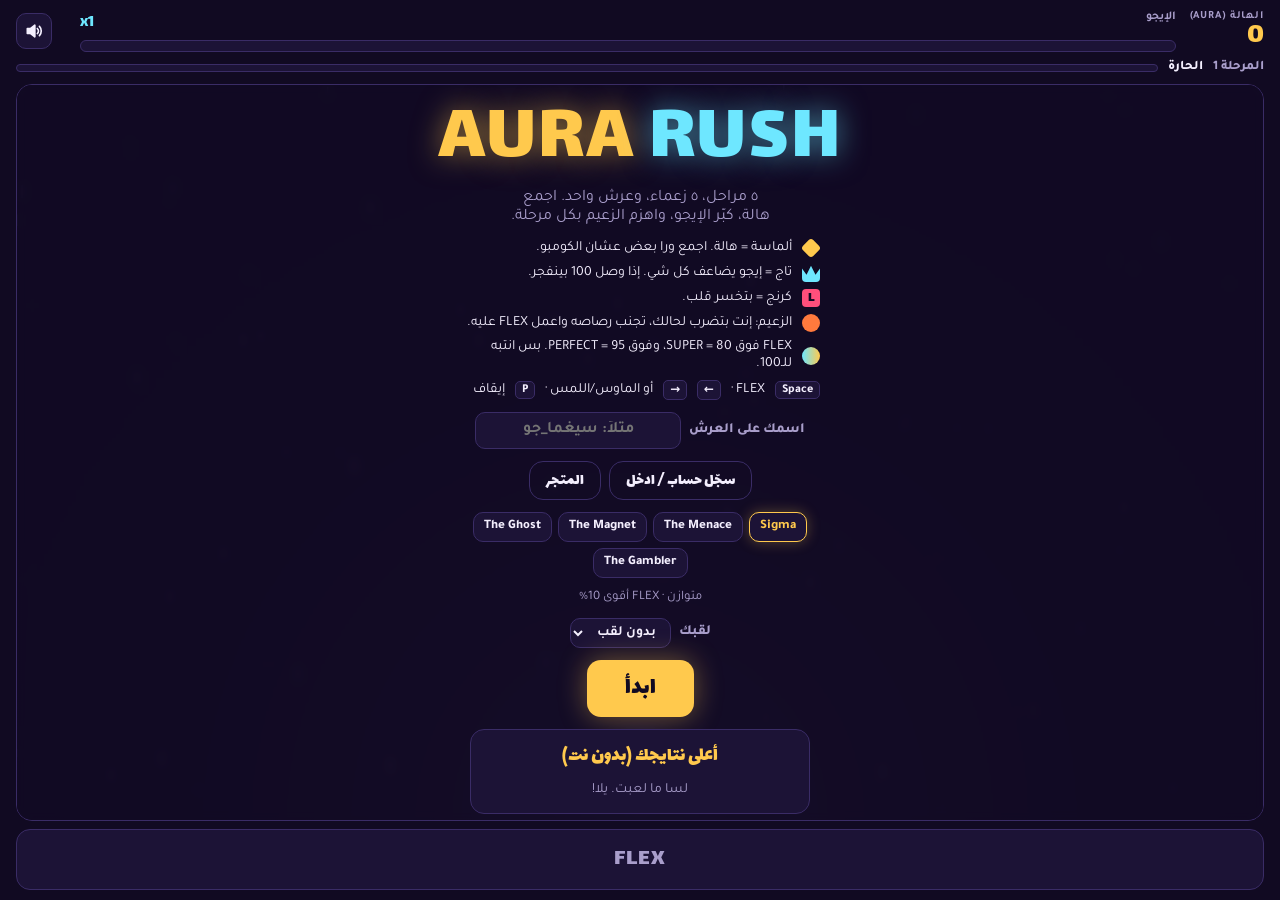
==== commit c33a5468: "Shop fixes: previews inside cards, tabs wrap on phones, readable gradient names, hide coins for gues" ====
--- a/index.html
+++ b/index.html
@@ -177,11 +177,14 @@
 .reward-note{margin:0;font-size:14px;font-weight:800;color:var(--ink);background:var(--cyan);border-radius:10px;padding:6px 12px;max-width:34ch}
 .btn.daily{animation:dailyPulse 1.6s ease-in-out infinite alternate}
 @keyframes dailyPulse{to{box-shadow:0 0 34px rgba(255,201,77,.75)}}
+#shopScreen > *,#acctScreen > *{flex-shrink:0}
+#shopTabs{flex-wrap:wrap;justify-content:center;max-width:100%}
+#shopTabs button{padding:7px 12px}
 .shop-grid{display:grid;grid-template-columns:repeat(auto-fill,minmax(140px,1fr));gap:8px;width:min(620px,100%)}
 .item{display:grid;gap:4px;justify-items:center;background:var(--ink2);border:1px solid var(--line);border-radius:14px;padding:8px 8px 10px;text-align:center;min-width:0}
 .item.on{box-shadow:0 0 0 2px var(--cyan),0 0 18px rgba(110,231,255,.3)}
 .item.r-rare{border-color:rgba(110,231,255,.45)} .item.r-legendary{border-color:rgba(255,201,77,.6)} .item.r-mythic{border-color:rgba(255,95,210,.7);background:linear-gradient(180deg,rgba(255,95,210,.1),var(--ink2) 60%)}
-.item .pv{width:100%;height:96px;border-radius:10px;background:rgba(0,0,0,.18);display:block}
+.item .pv{width:100%;height:96px;border-radius:10px;background:rgba(0,0,0,.18);display:block;position:static;inset:auto}
 .item .pv-name{display:grid;place-items:center;font:800 19px var(--body);overflow:hidden;white-space:nowrap}
 .item .pv-sw{border:1px solid var(--line);box-sizing:border-box}
 .item .pv-frame{background:var(--ink)}
--- a/cosmetics.css
+++ b/cosmetics.css
@@ -6,6 +6,7 @@
   -webkit-background-clip:text;background-clip:text;color:transparent;animation:nmRainbow 3s linear infinite}
 .nm-king{color:#ffc94d;text-shadow:0 0 8px rgba(255,201,77,.85),0 0 2px #fff3c4}
 @keyframes nmRainbow{to{background-position:200% 0}}
+.nm-grad,.nm-rainbow{text-shadow:none;filter:drop-shadow(0 1px 3px rgba(0,0,0,.6))}
 
 .fr-gold{border:3px solid #ffc94d!important;box-shadow:0 0 26px rgba(255,201,77,.35)}
 .fr-neon{border:3px solid #6ee7ff!important;box-shadow:0 0 18px rgba(110,231,255,.7),inset 0 0 18px rgba(255,95,210,.35)}
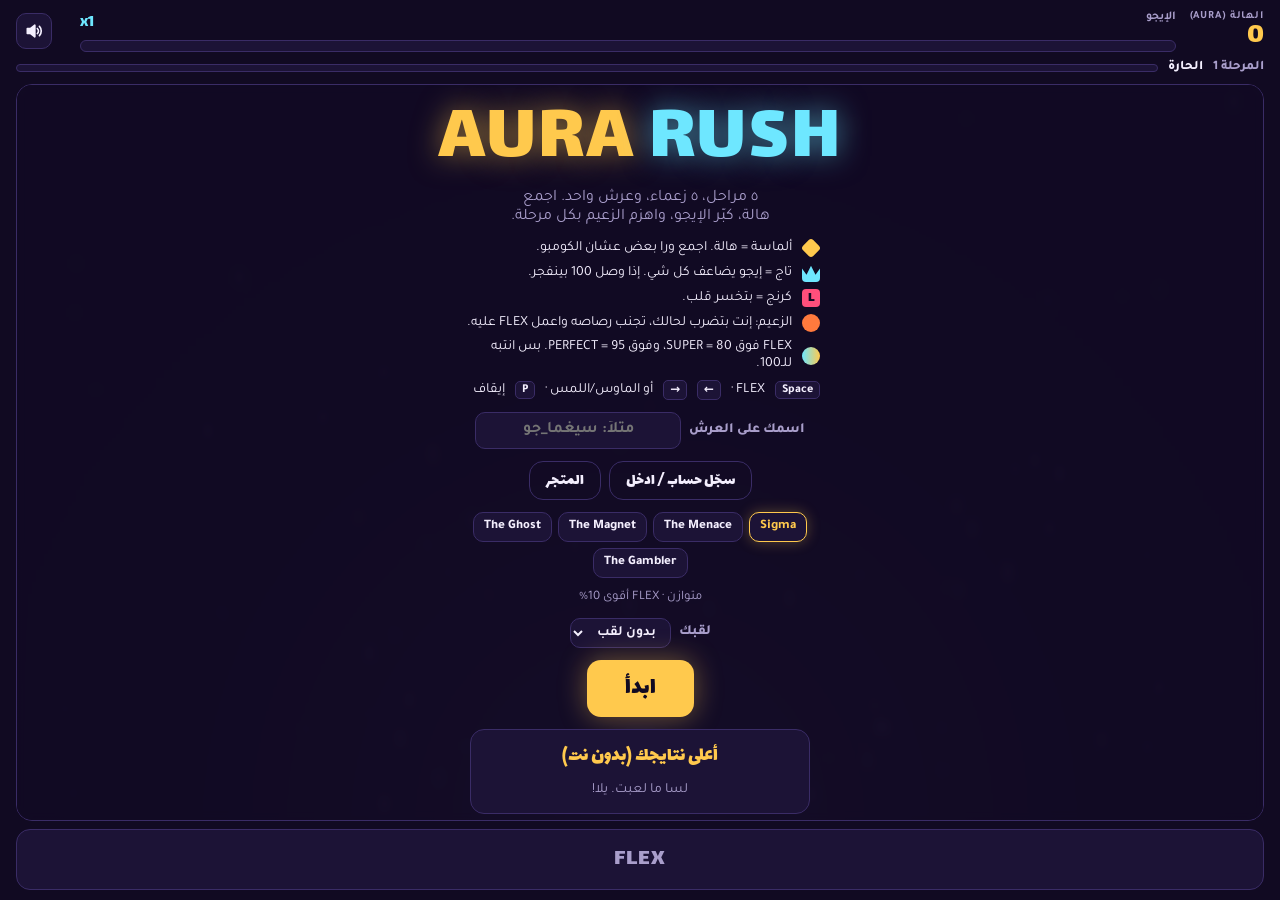
==== commit b6fb9176: "Season: daily shop deals, monthly seasons with rewards, season crown/frame/banner - Shop: "today's d" ====
--- a/index.html
+++ b/index.html
@@ -200,6 +200,17 @@
 .ibtn.locked{font-size:12px;color:var(--muted);cursor:default}
 .ibtn:disabled{cursor:default}
 .board li .n .vf{margin-inline-end:4px}
+.season-line{font-size:13px;font-weight:700;color:var(--muted);text-decoration:none;border:1px solid var(--line);border-radius:999px;padding:5px 12px;background:var(--ink2);max-width:100%}
+.season-line b{color:var(--gold)}
+.season-line:hover,.season-line:focus-visible{border-color:var(--gold);outline:none}
+.deals{display:grid;gap:8px;justify-items:center;width:min(620px,100%);border:1px solid var(--gold);border-radius:16px;padding:10px;box-sizing:border-box;background:linear-gradient(180deg,rgba(255,201,77,.09),transparent 70%)}
+.deals-head{display:flex;justify-content:space-between;align-items:baseline;width:100%;gap:8px;flex-wrap:wrap}
+.deals-head b{font-family:var(--display);font-weight:400;font-size:22px;color:var(--gold)}
+.deals-head span{font-size:12px;font-weight:800;color:var(--muted)}
+.deals .shop-grid{width:100%}
+.item{position:relative}
+.off-tag{position:absolute;top:6px;inset-inline-start:6px;z-index:1;background:var(--cringe);color:#fff;font:800 12px var(--body);border-radius:8px;padding:2px 6px}
+.ibtn s{margin-inline-start:6px;color:var(--muted);font-weight:700;font-size:12px}
 @media (prefers-reduced-motion: reduce){.btn.daily{animation:none}}
 </style>
 </head>
@@ -233,6 +244,10 @@
       <div class="shop-head"><div class="rank">المتجر</div><div class="coins-big"><i class="coin"></i><b id="shopCoins">0</b></div></div>
       <p class="shop-note" id="shopNote" role="status"></p>
       <button class="btn small" id="shopLogin" type="button" hidden>سجّل حساب / ادخل</button>
+      <section class="deals" id="dealsBox" hidden>
+        <div class="deals-head"><b>عروض اليوم</b><span id="dealsLeft"></span></div>
+        <div class="shop-grid" id="dealsGrid"></div>
+      </section>
       <div class="tabs2" id="shopTabs" role="group" aria-label="أقسام المتجر"></div>
       <div class="shop-grid" id="shopGrid"></div>
       <button class="btn ghost" id="shopBack" type="button">رجوع</button>
@@ -287,6 +302,7 @@
       </div>
       <div class="nick-row" id="nickRow"><label for="nick">اسمك على العرش</label><input id="nick" maxlength="16" placeholder="مثلاً: سيغما_جو" autocomplete="off"></div>
       <p class="who" id="whoRow" hidden>بتلعب باسم <span class="vf" aria-hidden="true">✓</span><b id="whoName"></b></p>
+      <a class="season-line" id="seasonLine" href="/leaderboard?p=season" hidden>🏆 <b id="seasonName"></b> · <span id="seasonLeft"></span> · أول 10 بياخدوا أغراض حصرية</a>
       <p class="reward-note" id="rewardNote" role="status" hidden></p>
       <div class="links">
         <button class="btn ghost small" id="acctBtn" type="button">سجّل حساب / ادخل</button>
--- a/cosmetics.css
+++ b/cosmetics.css
@@ -12,6 +12,11 @@
 .fr-neon{border:3px solid #6ee7ff!important;box-shadow:0 0 18px rgba(110,231,255,.7),inset 0 0 18px rgba(255,95,210,.35)}
 .fr-slayer{border:3px solid #ff3b3b!important;box-shadow:0 0 28px rgba(255,59,59,.5),inset 0 0 0 3px rgba(255,201,77,.6)}
 
+.fr-season{border:3px solid #b06cff!important;box-shadow:0 0 0 3px rgba(61,220,132,.55),0 0 30px rgba(176,108,255,.55)}
+.bn-season{background:
+  radial-gradient(circle at 85% 30%,rgba(255,226,138,.55) 0 6%,transparent 7%),
+  repeating-conic-gradient(from 0deg at 85% 30%,rgba(255,255,255,.07) 0 8deg,transparent 8deg 22deg),
+  linear-gradient(135deg,#2a0f4d,#5b2a86 55%,#1d5c3b)!important}
 .bn-city{background:
   repeating-linear-gradient(90deg,transparent 0 22px,rgba(255,201,77,.18) 22px 26px,transparent 26px 40px) bottom/100% 38% no-repeat,
   linear-gradient(0deg,#0d0a24 0 22%,transparent 22%),
